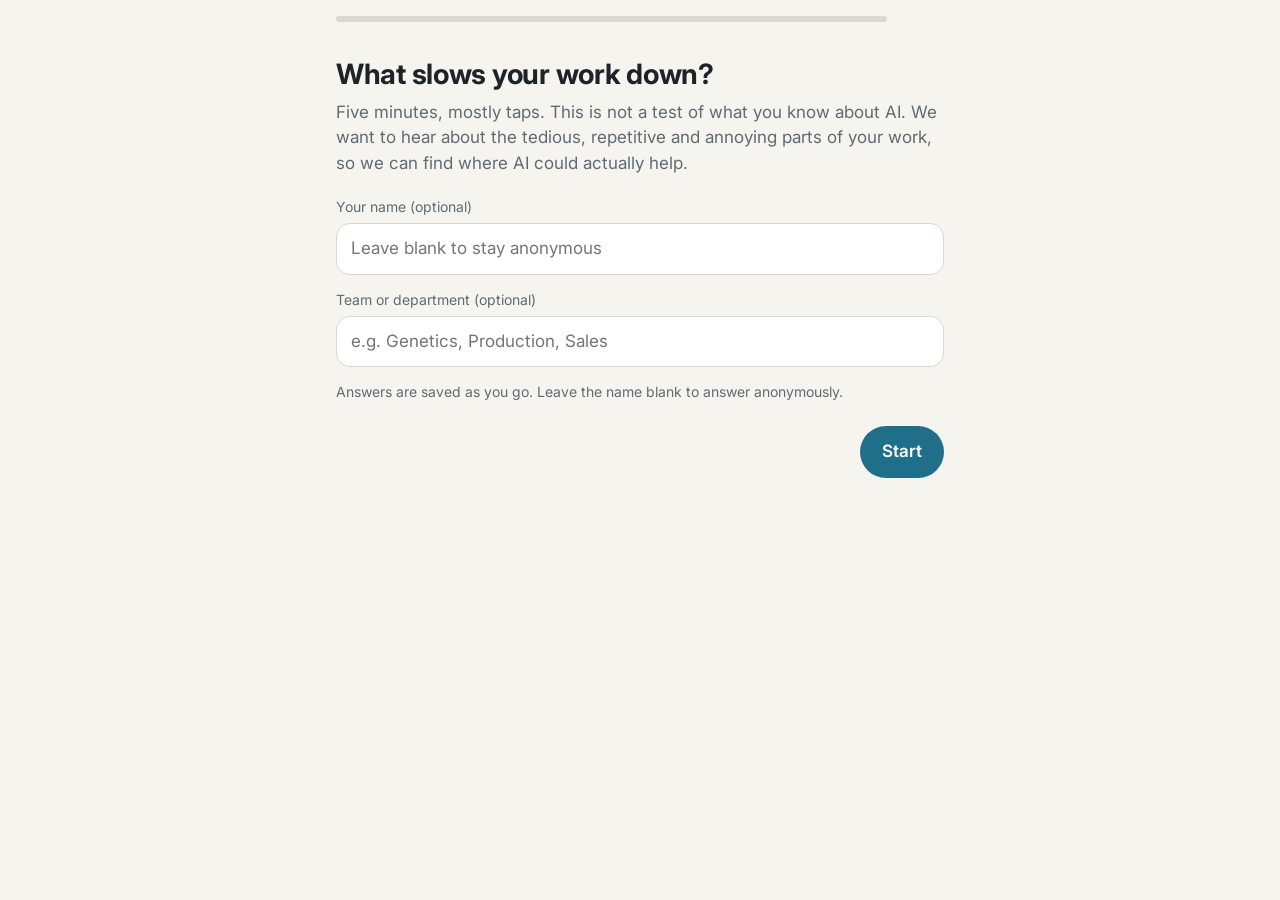
==== index.html @ 48104610 "Work friction survey: static site saving to Supabase Co-Authored-By: Claude Opus 5.5 <noreply@anthro" ====
<!doctype html>
<html lang="en">
<head>
  <meta charset="utf-8">
  <meta name="viewport" content="width=device-width, initial-scale=1">
  <title>Work Friction Survey</title>
  <meta name="description" content="Five minutes on what slows your work down.">
  <link rel="preconnect" href="https://fonts.googleapis.com">
  <link rel="preconnect" href="https://fonts.gstatic.com" crossorigin>
  <link href="https://fonts.googleapis.com/css2?family=Inter:wght@400;500;600;700&display=swap" rel="stylesheet">
  <link rel="stylesheet" href="style.css">
</head>
<body>
  <header class="top">
    <button id="back" class="ghost" aria-label="Back" hidden>&larr; Back</button>
    <div class="progress" aria-hidden="true"><div id="bar"></div></div>
    <span id="count" class="count"></span>
  </header>
  <main id="app" aria-live="polite"></main>
  <footer id="status" class="status"></footer>
  <script src="config.js"></script>
  <script src="app.js"></script>
</body>
</html>
---- style.css ----
:root {
  --bg: #f6f4ef;
  --surface: #ffffff;
  --ink: #1d2327;
  --muted: #5f6b73;
  --line: #dcd8cf;
  --accent: #1f6f8b;
  --accent-ink: #ffffff;
  --accent-soft: #e2eff3;
  --wish: #b8621b;
  --wish-soft: #f8eadc;
  --radius: 14px;
}
@media (prefers-color-scheme: dark) {
  :root:not([data-theme="light"]) {
    --bg: #14181b;
    --surface: #1d2328;
    --ink: #e8ecee;
    --muted: #9aa6ad;
    --line: #2f383e;
    --accent: #5fb3cf;
    --accent-ink: #0d1316;
    --accent-soft: #1d3540;
    --wish: #e59a5a;
    --wish-soft: #3a2a1c;
  }
}
:root[data-theme="dark"] {
  --bg: #14181b; --surface: #1d2328; --ink: #e8ecee; --muted: #9aa6ad; --line: #2f383e;
  --accent: #5fb3cf; --accent-ink: #0d1316; --accent-soft: #1d3540; --wish: #e59a5a; --wish-soft: #3a2a1c;
}

* { box-sizing: border-box; }
html, body { margin: 0; }
body {
  background: var(--bg);
  color: var(--ink);
  font: 17px/1.5 Inter, system-ui, -apple-system, sans-serif;
  min-height: 100vh;
  display: flex;
  flex-direction: column;
}

.top {
  display: flex; align-items: center; gap: 12px;
  max-width: 640px; width: 100%; margin: 0 auto; padding: 16px;
}
.progress { flex: 1; height: 6px; background: var(--line); border-radius: 99px; overflow: hidden; }
#bar { height: 100%; width: 0; background: var(--accent); transition: width .3s ease; }
.count { font-size: 13px; color: var(--muted); min-width: 3.5em; text-align: right; }

main { flex: 1; max-width: 640px; width: 100%; margin: 0 auto; padding: 8px 16px 32px; }
.screen { animation: in .25s ease; }
@keyframes in { from { opacity: 0; transform: translateY(8px); } to { opacity: 1; transform: none; } }

h1 { font-size: 28px; line-height: 1.2; margin: 12px 0 8px; letter-spacing: -0.01em; }
h2 { font-size: 23px; line-height: 1.25; margin: 12px 0 6px; letter-spacing: -0.01em; }
p.hint { color: var(--muted); margin: 0 0 20px; }
.small { font-size: 14px; color: var(--muted); }

button { font: inherit; cursor: pointer; }
.primary {
  background: var(--accent); color: var(--accent-ink); border: 0;
  padding: 13px 22px; border-radius: 99px; font-weight: 600;
}
.primary:disabled { opacity: .4; cursor: default; }
.ghost { background: none; border: 0; color: var(--muted); padding: 6px 4px; }
.ghost:hover { color: var(--ink); }
.actions { display: flex; justify-content: space-between; align-items: center; gap: 12px; margin-top: 24px; }

.chips { display: flex; flex-wrap: wrap; gap: 10px; }
.chip {
  background: var(--surface); color: var(--ink); border: 1.5px solid var(--line);
  padding: 10px 16px; border-radius: 99px;
}
.chip[aria-pressed="true"] { background: var(--accent-soft); border-color: var(--accent); color: var(--ink); font-weight: 600; }

.options { display: grid; gap: 10px; }
.option {
  text-align: left; background: var(--surface); color: var(--ink);
  border: 1.5px solid var(--line); border-radius: var(--radius); padding: 14px 16px;
}
.option[aria-pressed="true"] { border-color: var(--accent); background: var(--accent-soft); font-weight: 600; }

textarea, input[type="text"], input[type="email"] {
  width: 100%; font: inherit; color: var(--ink); background: var(--surface);
  border: 1.5px solid var(--line); border-radius: var(--radius); padding: 12px 14px;
}
textarea { min-height: 140px; resize: vertical; }
textarea:focus, input:focus { outline: none; border-color: var(--accent); }
label.field { display: block; margin-bottom: 14px; }
label.field span { display: block; font-size: 14px; color: var(--muted); margin-bottom: 6px; }

.examples { margin-top: 12px; }
.examples .chip { font-size: 14px; padding: 7px 12px; }

/* slider */
.slider-wrap { background: var(--surface); border: 1.5px solid var(--line); border-radius: var(--radius); padding: 24px 18px; }
.slider-value { font-size: 22px; font-weight: 700; text-align: center; margin-bottom: 16px; }
input[type="range"] { width: 100%; accent-color: var(--accent); }
.slider-ends { display: flex; justify-content: space-between; font-size: 13px; color: var(--muted); margin-top: 6px; }

/* card reactions */
.card {
  background: var(--surface); border: 1.5px solid var(--line); border-radius: 18px;
  padding: 28px 22px; min-height: 150px; display: flex; align-items: center;
  font-size: 20px; font-weight: 600; line-height: 1.35; margin-bottom: 16px;
  animation: in .25s ease;
}
.card-count { font-size: 13px; color: var(--muted); margin-bottom: 8px; }
.reactions { display: grid; gap: 10px; }
.react {
  border: 1.5px solid var(--line); background: var(--surface); color: var(--ink);
  border-radius: var(--radius); padding: 13px 16px; text-align: left; font-weight: 500;
}
.react.do[aria-pressed="true"] { border-color: var(--accent); background: var(--accent-soft); }
.react.wish[aria-pressed="true"] { border-color: var(--wish); background: var(--wish-soft); }
.react.na[aria-pressed="true"] { border-color: var(--muted); }

/* result */
.archetype {
  background: var(--surface); border: 1.5px solid var(--line); border-radius: 20px;
  padding: 28px 22px; text-align: center; margin: 16px 0;
}
.archetype .emoji { font-size: 56px; line-height: 1; }
.archetype h1 { margin-top: 12px; }

.status { text-align: center; font-size: 12px; color: var(--muted); padding: 0 16px 16px; min-height: 2em; }
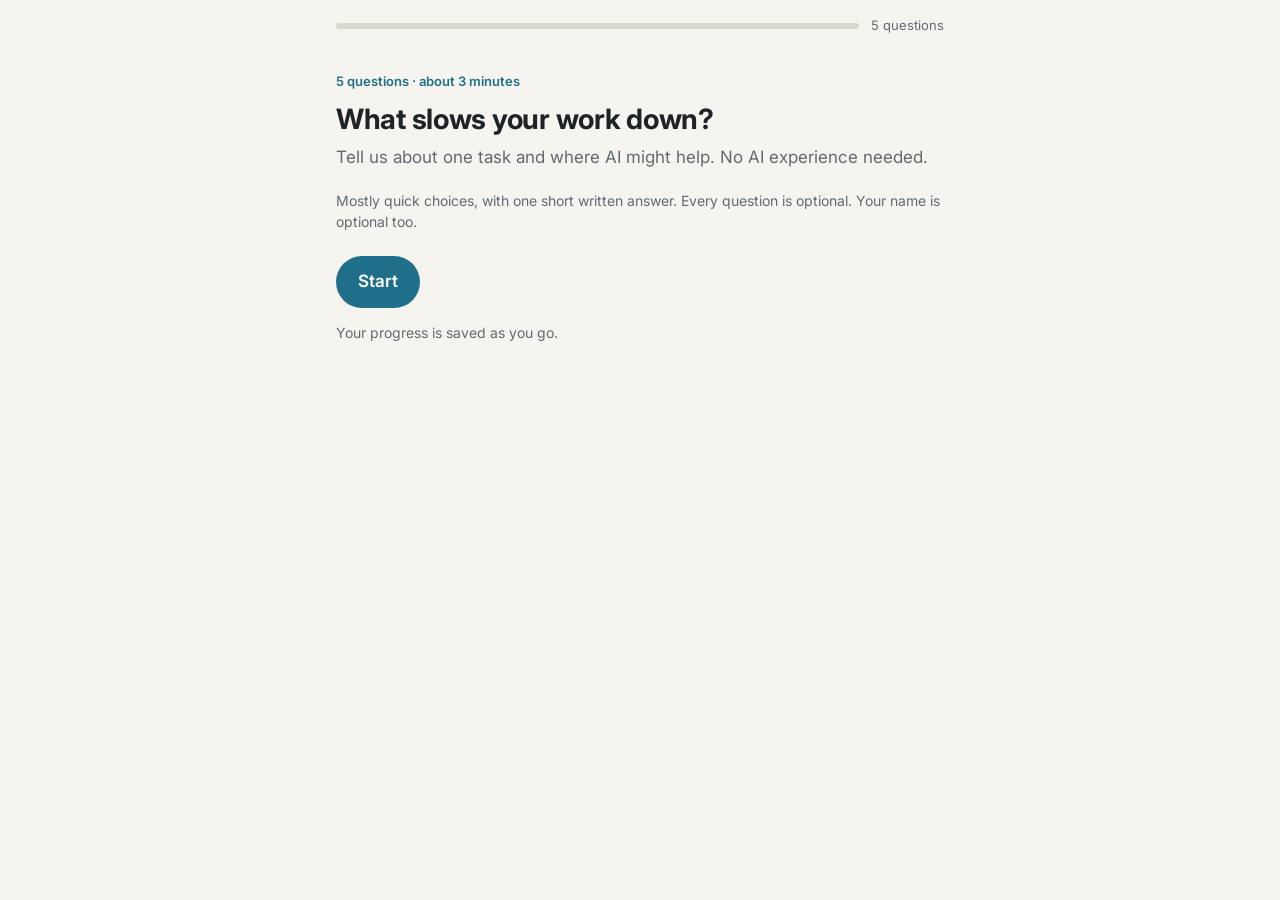
==== commit a16354a5: "Shorten survey to five focused questions" ====
--- a/index.html
+++ b/index.html
@@ -4,11 +4,11 @@
   <meta charset="utf-8">
   <meta name="viewport" content="width=device-width, initial-scale=1">
   <title>Work Friction Survey</title>
-  <meta name="description" content="Five minutes on what slows your work down.">
+  <meta name="description" content="Five quick questions about work friction and useful AI help. About three minutes.">
   <link rel="preconnect" href="https://fonts.googleapis.com">
   <link rel="preconnect" href="https://fonts.gstatic.com" crossorigin>
   <link href="https://fonts.googleapis.com/css2?family=Inter:wght@400;500;600;700&display=swap" rel="stylesheet">
-  <link rel="stylesheet" href="style.css">
+  <link rel="stylesheet" href="style.css?v=2">
 </head>
 <body>
   <header class="top">
@@ -17,8 +17,11 @@
     <span id="count" class="count"></span>
   </header>
   <main id="app" aria-live="polite"></main>
-  <footer id="status" class="status"></footer>
+  <footer class="status">
+    <span id="status" role="status"></span>
+    <button id="retry" class="ghost" hidden>Retry saving</button>
+  </footer>
   <script src="config.js"></script>
-  <script src="app.js"></script>
+  <script src="app.js?v=2"></script>
 </body>
 </html>
--- a/style.css
+++ b/style.css
@@ -7,8 +7,6 @@
   --accent: #1f6f8b;
   --accent-ink: #ffffff;
   --accent-soft: #e2eff3;
-  --wish: #b8621b;
-  --wish-soft: #f8eadc;
   --radius: 14px;
 }
 @media (prefers-color-scheme: dark) {
@@ -21,16 +19,15 @@
     --accent: #5fb3cf;
     --accent-ink: #0d1316;
     --accent-soft: #1d3540;
-    --wish: #e59a5a;
-    --wish-soft: #3a2a1c;
   }
 }
 :root[data-theme="dark"] {
   --bg: #14181b; --surface: #1d2328; --ink: #e8ecee; --muted: #9aa6ad; --line: #2f383e;
-  --accent: #5fb3cf; --accent-ink: #0d1316; --accent-soft: #1d3540; --wish: #e59a5a; --wish-soft: #3a2a1c;
+  --accent: #5fb3cf; --accent-ink: #0d1316; --accent-soft: #1d3540;
 }
 
 * { box-sizing: border-box; }
+[hidden] { display: none !important; }
 html, body { margin: 0; }
 body {
   background: var(--bg);
@@ -54,11 +51,12 @@
 @keyframes in { from { opacity: 0; transform: translateY(8px); } to { opacity: 1; transform: none; } }
 
 h1 { font-size: 28px; line-height: 1.2; margin: 12px 0 8px; letter-spacing: -0.01em; }
-h2 { font-size: 23px; line-height: 1.25; margin: 12px 0 6px; letter-spacing: -0.01em; }
 p.hint { color: var(--muted); margin: 0 0 20px; }
 .small { font-size: 14px; color: var(--muted); }
 
-button { font: inherit; cursor: pointer; }
+button { font: inherit; cursor: pointer; touch-action: manipulation; }
+button:focus-visible, summary:focus-visible { outline: 3px solid var(--accent); outline-offset: 3px; }
+button:active { transform: translateY(1px); }
 .primary {
   background: var(--accent); color: var(--accent-ink); border: 0;
   padding: 13px 22px; border-radius: 99px; font-weight: 600;
@@ -68,61 +66,41 @@
 .ghost:hover { color: var(--ink); }
 .actions { display: flex; justify-content: space-between; align-items: center; gap: 12px; margin-top: 24px; }
 
-.chips { display: flex; flex-wrap: wrap; gap: 10px; }
-.chip {
-  background: var(--surface); color: var(--ink); border: 1.5px solid var(--line);
-  padding: 10px 16px; border-radius: 99px;
-}
-.chip[aria-pressed="true"] { background: var(--accent-soft); border-color: var(--accent); color: var(--ink); font-weight: 600; }
-
 .options { display: grid; gap: 10px; }
 .option {
   text-align: left; background: var(--surface); color: var(--ink);
-  border: 1.5px solid var(--line); border-radius: var(--radius); padding: 14px 16px;
+  border: 1.5px solid var(--line); border-radius: var(--radius); padding: 12px 42px 12px 16px;
+  position: relative; min-height: 48px;
 }
-.option[aria-pressed="true"] { border-color: var(--accent); background: var(--accent-soft); font-weight: 600; }
+.option[aria-pressed="true"] { border-color: var(--accent); background: var(--accent-soft); }
+.option[aria-pressed="true"]::after { content: "✓"; position: absolute; right: 16px; top: 50%; transform: translateY(-50%); color: var(--accent); font-weight: 700; }
 
 textarea, input[type="text"], input[type="email"] {
   width: 100%; font: inherit; color: var(--ink); background: var(--surface);
   border: 1.5px solid var(--line); border-radius: var(--radius); padding: 12px 14px;
 }
-textarea { min-height: 140px; resize: vertical; }
+textarea { min-height: 130px; resize: vertical; }
 textarea:focus, input:focus { outline: none; border-color: var(--accent); }
 label.field { display: block; margin-bottom: 14px; }
 label.field span { display: block; font-size: 14px; color: var(--muted); margin-bottom: 6px; }
 
-.examples { margin-top: 12px; }
-.examples .chip { font-size: 14px; padding: 7px 12px; }
-
-/* slider */
-.slider-wrap { background: var(--surface); border: 1.5px solid var(--line); border-radius: var(--radius); padding: 24px 18px; }
-.slider-value { font-size: 22px; font-weight: 700; text-align: center; margin-bottom: 16px; }
-input[type="range"] { width: 100%; accent-color: var(--accent); }
-.slider-ends { display: flex; justify-content: space-between; font-size: 13px; color: var(--muted); margin-top: 6px; }
-
-/* card reactions */
-.card {
-  background: var(--surface); border: 1.5px solid var(--line); border-radius: 18px;
-  padding: 28px 22px; min-height: 150px; display: flex; align-items: center;
-  font-size: 20px; font-weight: 600; line-height: 1.35; margin-bottom: 16px;
-  animation: in .25s ease;
+/* Short survey */
+.eyebrow { font-size: 13px; font-weight: 600; color: var(--accent); margin: 12px 0 8px; }
+.identity { border-top: 1px solid var(--line); margin-top: 20px; padding-top: 16px; }
+.identity summary { color: var(--muted); cursor: pointer; font-size: 14px; }
+.identity[open] summary { margin-bottom: 16px; }
+.follow-up { margin-top: 18px; }
+.options + input { margin-top: 12px; }
+.new-response { margin-top: 20px; }
+.frequency-options { grid-template-columns: 1fr 1fr; }
+.status { text-align: center; font-size: 13px; color: var(--muted); padding: 0 16px 16px; min-height: 2em; }
+.status .ghost { display: block; margin: 4px auto 0; color: var(--accent); font-size: 14px; }
+@media (max-width: 420px) {
+  h1 { font-size: 26px; }
+  .option { font-size: 16px; }
+  .top { padding-top: 12px; }
 }
-.card-count { font-size: 13px; color: var(--muted); margin-bottom: 8px; }
-.reactions { display: grid; gap: 10px; }
-.react {
-  border: 1.5px solid var(--line); background: var(--surface); color: var(--ink);
-  border-radius: var(--radius); padding: 13px 16px; text-align: left; font-weight: 500;
+@media (prefers-reduced-motion: reduce) {
+  .screen { animation: none; }
+  #bar { transition: none; }
 }
-.react.do[aria-pressed="true"] { border-color: var(--accent); background: var(--accent-soft); }
-.react.wish[aria-pressed="true"] { border-color: var(--wish); background: var(--wish-soft); }
-.react.na[aria-pressed="true"] { border-color: var(--muted); }
-
-/* result */
-.archetype {
-  background: var(--surface); border: 1.5px solid var(--line); border-radius: 20px;
-  padding: 28px 22px; text-align: center; margin: 16px 0;
-}
-.archetype .emoji { font-size: 56px; line-height: 1; }
-.archetype h1 { margin-top: 12px; }
-
-.status { text-align: center; font-size: 12px; color: var(--muted); padding: 0 16px 16px; min-height: 2em; }
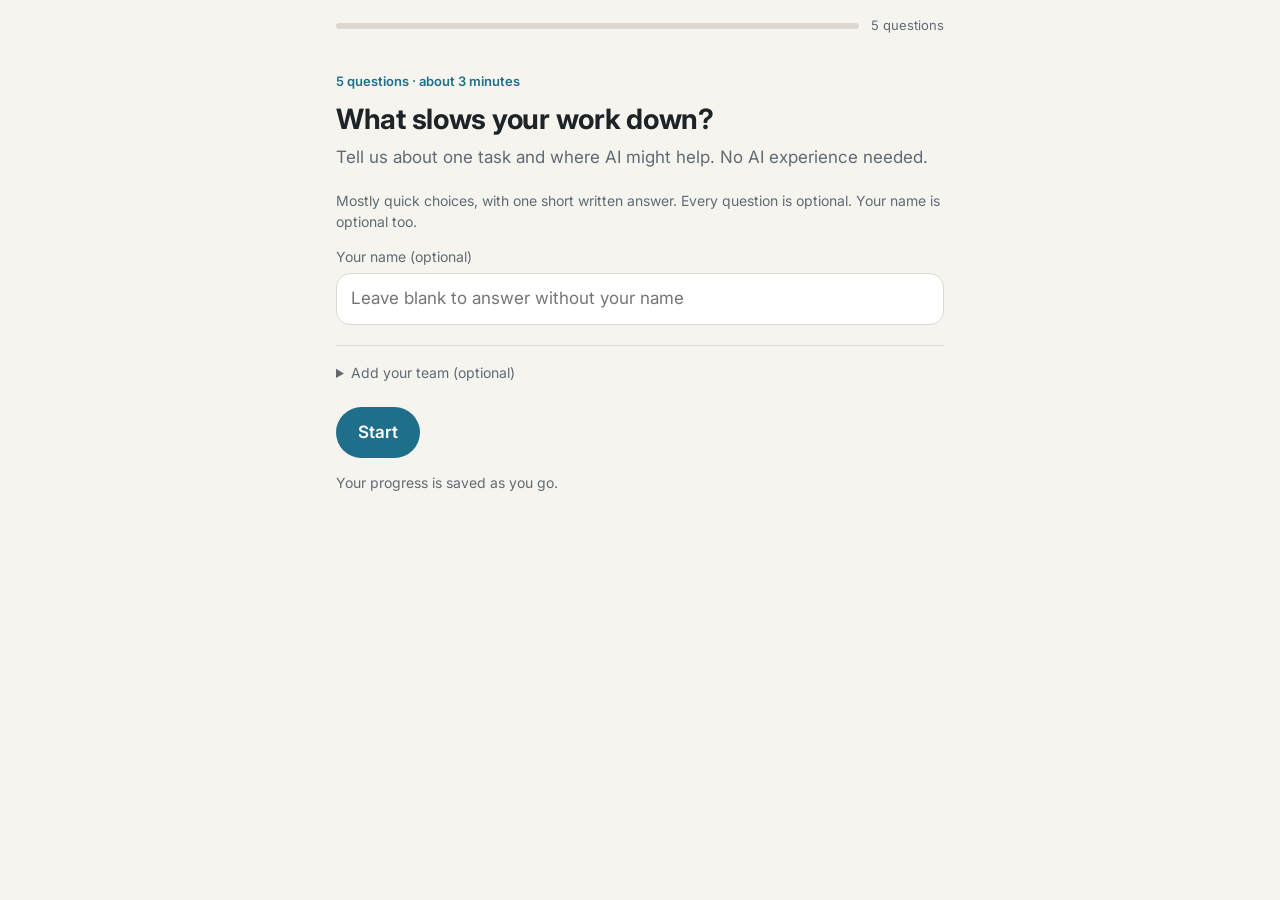
==== commit 75e45d7d: "Add current AI tools and clarify survey choices" ====
--- a/index.html
+++ b/index.html
@@ -8,7 +8,7 @@
   <link rel="preconnect" href="https://fonts.googleapis.com">
   <link rel="preconnect" href="https://fonts.gstatic.com" crossorigin>
   <link href="https://fonts.googleapis.com/css2?family=Inter:wght@400;500;600;700&display=swap" rel="stylesheet">
-  <link rel="stylesheet" href="style.css?v=2">
+  <link rel="stylesheet" href="style.css?v=3">
 </head>
 <body>
   <header class="top">
@@ -22,6 +22,6 @@
     <button id="retry" class="ghost" hidden>Retry saving</button>
   </footer>
   <script src="config.js"></script>
-  <script src="app.js?v=2"></script>
+  <script src="app.js?v=3"></script>
 </body>
 </html>
--- a/style.css
+++ b/style.css
@@ -74,6 +74,13 @@
 }
 .option[aria-pressed="true"] { border-color: var(--accent); background: var(--accent-soft); }
 .option[aria-pressed="true"]::after { content: "✓"; position: absolute; right: 16px; top: 50%; transform: translateY(-50%); color: var(--accent); font-weight: 700; }
+.option-label { display: block; }
+.option-description { display: block; margin-top: 4px; color: var(--muted); font-size: 13px; line-height: 1.35; }
+.option:disabled { opacity: .45; cursor: not-allowed; }
+.tool-options { grid-template-columns: minmax(0, 1fr) minmax(0, 1fr); }
+.tool-options .option { padding-left: 12px; padding-right: 30px; font-size: 15px; }
+.tool-options .option[aria-pressed="true"]::after { right: 10px; }
+.selection-count { color: var(--muted); font-size: 13px; margin: -6px 0 12px; min-height: 2.7em; }
 
 textarea, input[type="text"], input[type="email"] {
   width: 100%; font: inherit; color: var(--ink); background: var(--surface);
